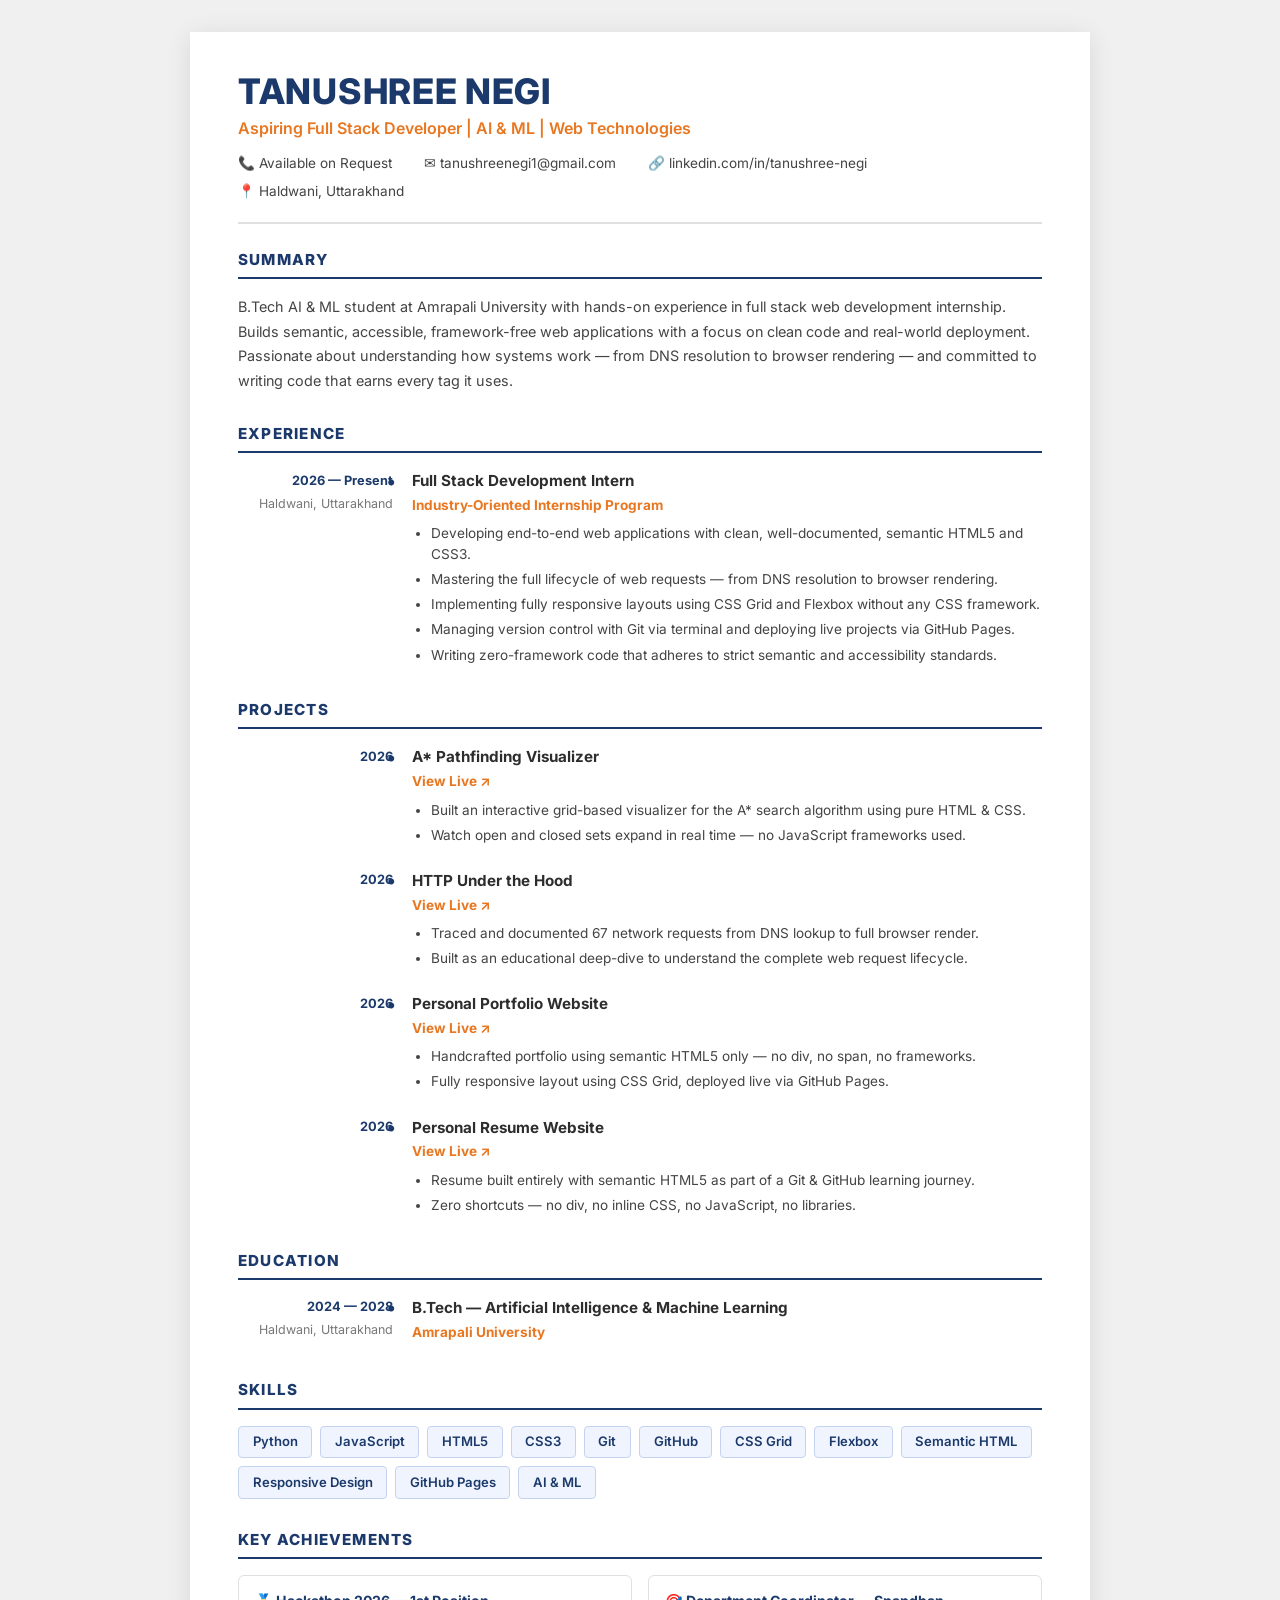
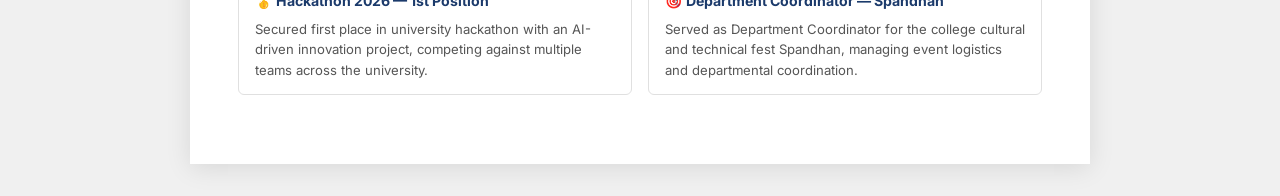
==== resume.html @ 7d604ab8 "Add resume page" ====
<!DOCTYPE html>
<html lang="en">
<head>
<meta charset="UTF-8"/>
<meta name="viewport" content="width=device-width, initial-scale=1.0"/>
<title>Tanushree Negi — Resume</title>
<link href="https://fonts.googleapis.com/css2?family=Inter:wght@400;500;600;700;800&display=swap" rel="stylesheet"/>
<link rel="stylesheet" href="resume.css"/>
</head>
<body>
<main class="resume">

  <header class="resume-header">
    <hgroup>
      <h1>TANUSHREE NEGI</h1>
      <p class="headline">Aspiring Full Stack Developer | AI &amp; ML | Web Technologies</p>
    </hgroup>
    <address class="contact-bar">
      <ul>
        <li>📞 Available on Request</li>
        <li><a href="mailto:tanushreenegi1@gmail.com">✉ tanushreenegi1@gmail.com</a></li>
        <li><a href="https://linkedin.com/in/tanushree-negi-36230741a">🔗 linkedin.com/in/tanushree-negi</a></li>
        <li>📍 Haldwani, Uttarakhand</li>
      </ul>
    </address>
  </header>

  <section id="summary" class="resume-section">
    <h2>SUMMARY</h2>
    <p>B.Tech AI &amp; ML student at Amrapali University with hands-on experience in full stack web development internship. Builds semantic, accessible, framework-free web applications with a focus on clean code and real-world deployment. Passionate about understanding how systems work — from DNS resolution to browser rendering — and committed to writing code that earns every tag it uses.</p>
  </section>

  <section id="experience" class="resume-section">
    <h2>EXPERIENCE</h2>

    <article class="role">
      <aside class="role-meta">
        <time>2026 — Present</time>
        <p>Haldwani, Uttarakhand</p>
      </aside>
      <section class="role-content">
        <h3>Full Stack Development Intern</h3>
        <strong class="company">Industry-Oriented Internship Program</strong>
        <ul>
          <li>Developing end-to-end web applications with clean, well-documented, semantic HTML5 and CSS3.</li>
          <li>Mastering the full lifecycle of web requests — from DNS resolution to browser rendering.</li>
          <li>Implementing fully responsive layouts using CSS Grid and Flexbox without any CSS framework.</li>
          <li>Managing version control with Git via terminal and deploying live projects via GitHub Pages.</li>
          <li>Writing zero-framework code that adheres to strict semantic and accessibility standards.</li>
        </ul>
      </section>
    </article>

  </section>

  <section id="projects" class="resume-section">
    <h2>PROJECTS</h2>

    <article class="role">
      <aside class="role-meta">
        <time>2026</time>
      </aside>
      <section class="role-content">
        <h3>A* Pathfinding Visualizer</h3>
        <strong class="company"><a href="https://tanushreenegi-dev.github.io/resume/projects/astar-pathfinding-visualizer/">View Live ↗</a></strong>
        <ul>
          <li>Built an interactive grid-based visualizer for the A* search algorithm using pure HTML &amp; CSS.</li>
          <li>Watch open and closed sets expand in real time — no JavaScript frameworks used.</li>
        </ul>
      </section>
    </article>

    <article class="role">
      <aside class="role-meta">
        <time>2026</time>
      </aside>
      <section class="role-content">
        <h3>HTTP Under the Hood</h3>
        <strong class="company"><a href="https://tanushreenegi-dev.github.io/resume/projects/http-under-the-hood/">View Live ↗</a></strong>
        <ul>
          <li>Traced and documented 67 network requests from DNS lookup to full browser render.</li>
          <li>Built as an educational deep-dive to understand the complete web request lifecycle.</li>
        </ul>
      </section>
    </article>

    <article class="role">
      <aside class="role-meta">
        <time>2026</time>
      </aside>
      <section class="role-content">
        <h3>Personal Portfolio Website</h3>
        <strong class="company"><a href="https://tanushreenegi-dev.github.io/Personal-portfolio/">View Live ↗</a></strong>
        <ul>
          <li>Handcrafted portfolio using semantic HTML5 only — no div, no span, no frameworks.</li>
          <li>Fully responsive layout using CSS Grid, deployed live via GitHub Pages.</li>
        </ul>
      </section>
    </article>

    <article class="role">
      <aside class="role-meta">
        <time>2026</time>
      </aside>
      <section class="role-content">
        <h3>Personal Resume Website</h3>
        <strong class="company"><a href="https://tanushreenegi-dev.github.io/resume/">View Live ↗</a></strong>
        <ul>
          <li>Resume built entirely with semantic HTML5 as part of a Git &amp; GitHub learning journey.</li>
          <li>Zero shortcuts — no div, no inline CSS, no JavaScript, no libraries.</li>
        </ul>
      </section>
    </article>

  </section>

  <section id="education" class="resume-section">
    <h2>EDUCATION</h2>

    <article class="role">
      <aside class="role-meta">
        <time>2024 — 2028</time>
        <p>Haldwani, Uttarakhand</p>
      </aside>
      <section class="role-content">
        <h3>B.Tech — Artificial Intelligence &amp; Machine Learning</h3>
        <strong class="company">Amrapali University</strong>
      </section>
    </article>

  </section>

  <section id="skills" class="resume-section">
    <h2>SKILLS</h2>
    <ul class="skills-list">
      <li>Python</li>
      <li>JavaScript</li>
      <li>HTML5</li>
      <li>CSS3</li>
      <li>Git</li>
      <li>GitHub</li>
      <li>CSS Grid</li>
      <li>Flexbox</li>
      <li>Semantic HTML</li>
      <li>Responsive Design</li>
      <li>GitHub Pages</li>
      <li>AI &amp; ML</li>
    </ul>
  </section>

  <section id="achievements" class="resume-section">
    <h2>KEY ACHIEVEMENTS</h2>
    <ul class="achievements-grid">
      <li>
        <article class="achievement-card">
          <h3>🥇 Hackathon 2026 — 1st Position</h3>
          <p>Secured first place in university hackathon with an AI-driven innovation project, competing against multiple teams across the university.</p>
        </article>
      </li>
      <li>
        <article class="achievement-card">
          <h3>🎯 Department Coordinator — Spandhan</h3>
          <p>Served as Department Coordinator for the college cultural and technical fest Spandhan, managing event logistics and departmental coordination.</p>
        </article>
      </li>
    </ul>
  </section>

</main>
</body>
</html>
---- resume.css ----
/* ===== RESET & BASE ===== */
* {
  box-sizing: border-box;
  margin: 0;
  padding: 0;
}

html {
  scroll-behavior: smooth;
}

body {
  font-family: 'Inter', sans-serif;
  background: #f0f0f0;
  color: #2d2d2d;
  line-height: 1.6;
  font-size: 14px;
}

a {
  color: inherit;
  text-decoration: none;
}

a:hover {
  text-decoration: underline;
}

ul {
  padding-left: 1.2rem;
}

/* ===== RESUME WRAPPER ===== */
main.resume {
  background: #ffffff;
  max-width: 900px;
  margin: 2rem auto;
  padding: 2.5rem 3rem;
  box-shadow: 0 4px 24px rgba(0,0,0,0.10);
}

/* ===== HEADER ===== */
header.resume-header {
  border-bottom: 2px solid #e0e0e0;
  padding-bottom: 1.2rem;
  margin-bottom: 1.5rem;
}

header.resume-header hgroup h1 {
  font-size: 2.2rem;
  font-weight: 800;
  color: #1B3A6B;
  letter-spacing: 0.02em;
  line-height: 1.1;
}

header.resume-header hgroup .headline {
  font-size: 1rem;
  font-weight: 600;
  color: #E87722;
  margin-top: 0.3rem;
}

address.contact-bar {
  font-style: normal;
  margin-top: 0.75rem;
}

address.contact-bar ul {
  list-style: none;
  padding: 0;
  display: flex;
  flex-wrap: wrap;
  gap: 0.4rem 2rem;
}

address.contact-bar ul li {
  font-size: 0.85rem;
  color: #444;
}

address.contact-bar ul li a {
  color: #444;
}

address.contact-bar ul li a:hover {
  color: #1B3A6B;
}

/* ===== SECTIONS ===== */
section.resume-section {
  margin-bottom: 1.8rem;
}

section.resume-section h2 {
  font-size: 0.95rem;
  font-weight: 800;
  color: #1B3A6B;
  text-transform: uppercase;
  letter-spacing: 0.08em;
  border-bottom: 2px solid #1B3A6B;
  padding-bottom: 0.3rem;
  margin-bottom: 1rem;
}

/* ===== SUMMARY ===== */
#summary p {
  font-size: 0.9rem;
  color: #444;
  line-height: 1.7;
}

/* ===== ROLE / EXPERIENCE / PROJECTS ===== */
article.role {
  display: grid;
  grid-template-columns: 155px 1fr;
  gap: 0.5rem 1.2rem;
  margin-bottom: 1.2rem;
  position: relative;
}

article.role::before {
  content: '•';
  position: absolute;
  left: 148px;
  top: 0.15rem;
  color: #1B3A6B;
  font-size: 1.2rem;
  line-height: 1;
}

aside.role-meta {
  text-align: right;
  padding-top: 0.1rem;
}

aside.role-meta time {
  display: block;
  font-size: 0.8rem;
  font-weight: 700;
  color: #1B3A6B;
}

aside.role-meta p {
  font-size: 0.78rem;
  color: #777;
  margin-top: 0.15rem;
}

section.role-content h3 {
  font-size: 0.95rem;
  font-weight: 700;
  color: #2d2d2d;
  margin-bottom: 0.1rem;
}

strong.company {
  display: block;
  font-size: 0.85rem;
  font-weight: 700;
  color: #E87722;
  margin-bottom: 0.4rem;
}

strong.company a {
  color: #E87722;
}

section.role-content ul {
  margin-top: 0.3rem;
}

section.role-content ul li {
  font-size: 0.85rem;
  color: #444;
  margin-bottom: 0.25rem;
  line-height: 1.55;
}

/* ===== SKILLS ===== */
ul.skills-list {
  list-style: none;
  padding: 0;
  display: flex;
  flex-wrap: wrap;
  gap: 0.5rem;
}

ul.skills-list li {
  background: #f0f4ff;
  color: #1B3A6B;
  border: 1px solid #c5d3f0;
  padding: 0.3rem 0.85rem;
  border-radius: 4px;
  font-size: 0.82rem;
  font-weight: 600;
}

/* ===== ACHIEVEMENTS ===== */
ul.achievements-grid {
  list-style: none;
  padding: 0;
  display: grid;
  grid-template-columns: 1fr 1fr;
  gap: 1rem;
}

article.achievement-card {
  border: 1px solid #e0e0e0;
  border-radius: 6px;
  padding: 0.9rem 1rem;
}

article.achievement-card h3 {
  font-size: 0.88rem;
  font-weight: 700;
  color: #1B3A6B;
  margin-bottom: 0.4rem;
}

article.achievement-card p {
  font-size: 0.82rem;
  color: #555;
  line-height: 1.55;
}

/* ===== RESPONSIVE ===== */
@media (max-width: 650px) {
  main.resume {
    margin: 0;
    padding: 1.5rem;
  }

  header.resume-header hgroup h1 {
    font-size: 1.6rem;
  }

  address.contact-bar ul {
    flex-direction: column;
    gap: 0.3rem;
  }

  article.role {
    grid-template-columns: 1fr;
  }

  article.role::before {
    display: none;
  }

  aside.role-meta {
    text-align: left;
  }

  ul.achievements-grid {
    grid-template-columns: 1fr;
  }
}

@media print {
  body {
    background: white;
  }

  main.resume {
    box-shadow: none;
    margin: 0;
    padding: 1.5rem;
  }
}
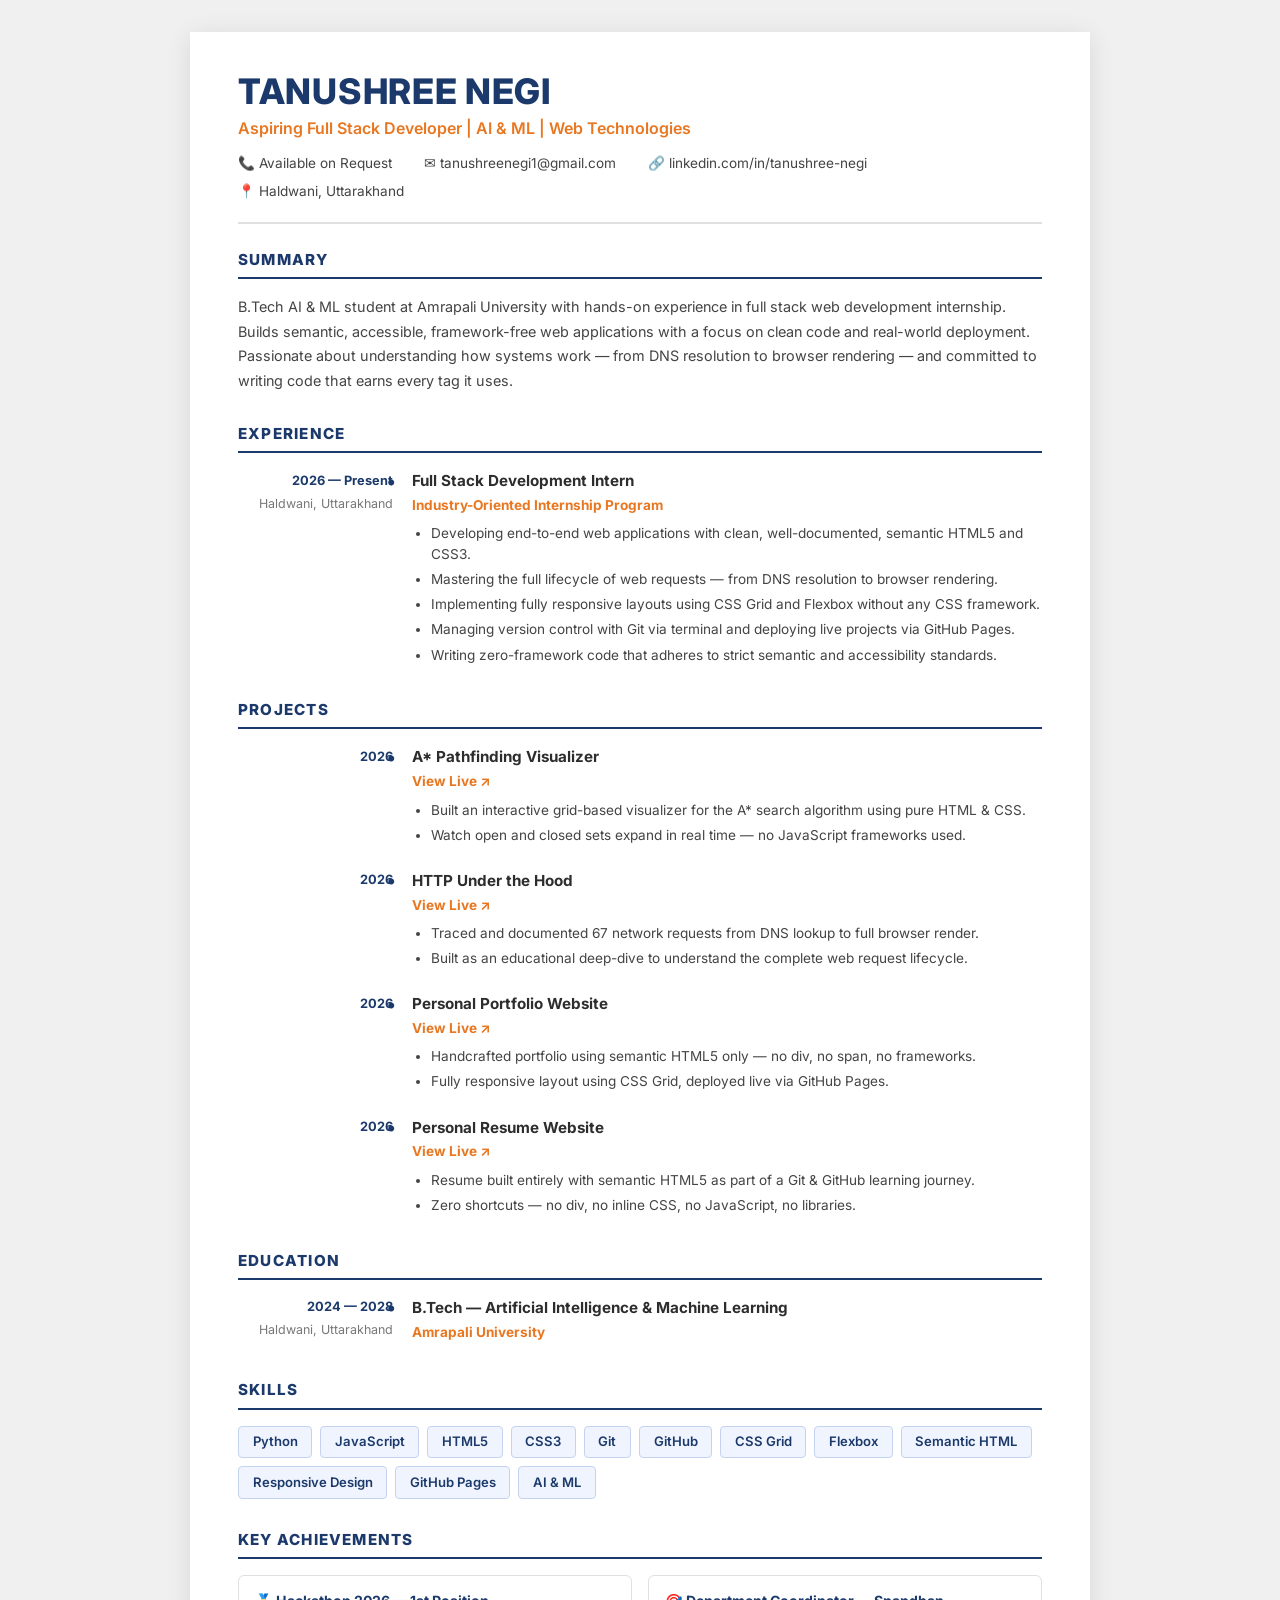
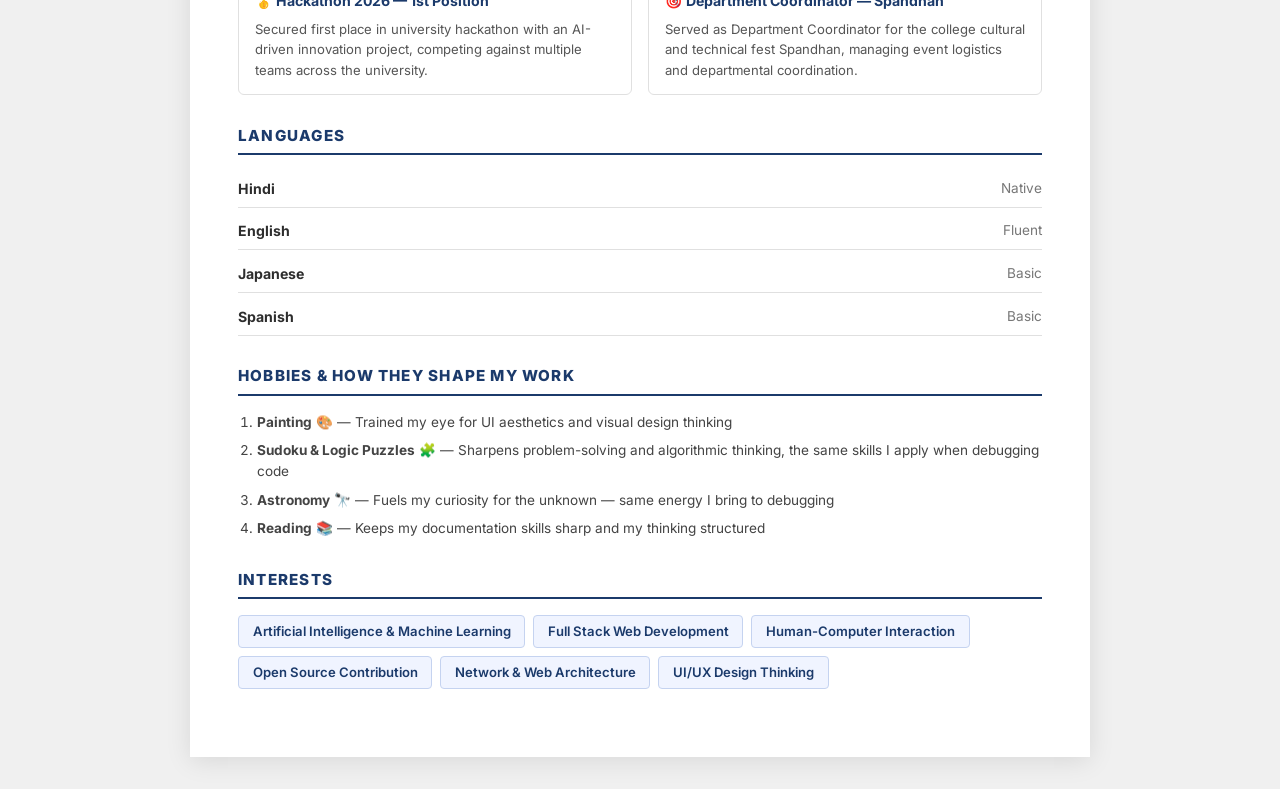
==== commit 625c637f: "Add Languages, Hobbies and Interests sections" ====
--- a/resume.html
+++ b/resume.html
@@ -166,6 +166,38 @@
     </ul>
   </section>
 
+  <section id="languages" class="resume-section">
+    <h2>LANGUAGES</h2>
+    <dl class="languages-list">
+      <dt>Hindi</dt><dd>Native</dd>
+      <dt>English</dt><dd>Fluent</dd>
+      <dt>Japanese</dt><dd>Basic</dd>
+      <dt>Spanish</dt><dd>Basic</dd>
+    </dl>
+  </section>
+
+  <section id="hobbies" class="resume-section">
+    <h2>HOBBIES &amp; HOW THEY SHAPE MY WORK</h2>
+    <ol class="hobbies-list">
+      <li><strong>Painting</strong> 🎨 — Trained my eye for UI aesthetics and visual design thinking</li>
+      <li><strong>Sudoku &amp; Logic Puzzles</strong> 🧩 — Sharpens problem-solving and algorithmic thinking, the same skills I apply when debugging code</li>
+      <li><strong>Astronomy</strong> 🔭 — Fuels my curiosity for the unknown — same energy I bring to debugging</li>
+      <li><strong>Reading</strong> 📚 — Keeps my documentation skills sharp and my thinking structured</li>
+    </ol>
+  </section>
+
+  <section id="interests" class="resume-section">
+    <h2>INTERESTS</h2>
+    <ul class="interests-list">
+      <li>Artificial Intelligence &amp; Machine Learning</li>
+      <li>Full Stack Web Development</li>
+      <li>Human-Computer Interaction</li>
+      <li>Open Source Contribution</li>
+      <li>Network &amp; Web Architecture</li>
+      <li>UI/UX Design Thinking</li>
+    </ul>
+  </section>
+
 </main>
 </body>
 </html>
--- a/resume.css
+++ b/resume.css
@@ -268,3 +268,58 @@
     padding: 1.5rem;
   }
 }
+
+/* ===== LANGUAGES ===== */
+dl.languages-list {
+  display: grid;
+  grid-template-columns: 1fr 1fr;
+  gap: 0.4rem 0;
+}
+
+dl.languages-list dt {
+  font-size: 0.88rem;
+  font-weight: 700;
+  color: #2d2d2d;
+  border-bottom: 1px solid #e0e0e0;
+  padding: 0.4rem 0;
+}
+
+dl.languages-list dd {
+  font-size: 0.85rem;
+  color: #777;
+  text-align: right;
+  border-bottom: 1px solid #e0e0e0;
+  padding: 0.4rem 0;
+  margin: 0;
+}
+
+/* ===== HOBBIES ===== */
+ol.hobbies-list {
+  padding-left: 1.2rem;
+}
+
+ol.hobbies-list li {
+  font-size: 0.85rem;
+  color: #444;
+  margin-bottom: 0.4rem;
+  line-height: 1.6;
+}
+
+/* ===== INTERESTS ===== */
+ul.interests-list {
+  list-style: none;
+  padding: 0;
+  display: flex;
+  flex-wrap: wrap;
+  gap: 0.5rem;
+}
+
+ul.interests-list li {
+  background: #f0f4ff;
+  color: #1B3A6B;
+  border: 1px solid #c5d3f0;
+  padding: 0.3rem 0.85rem;
+  border-radius: 4px;
+  font-size: 0.82rem;
+  font-weight: 600;
+}
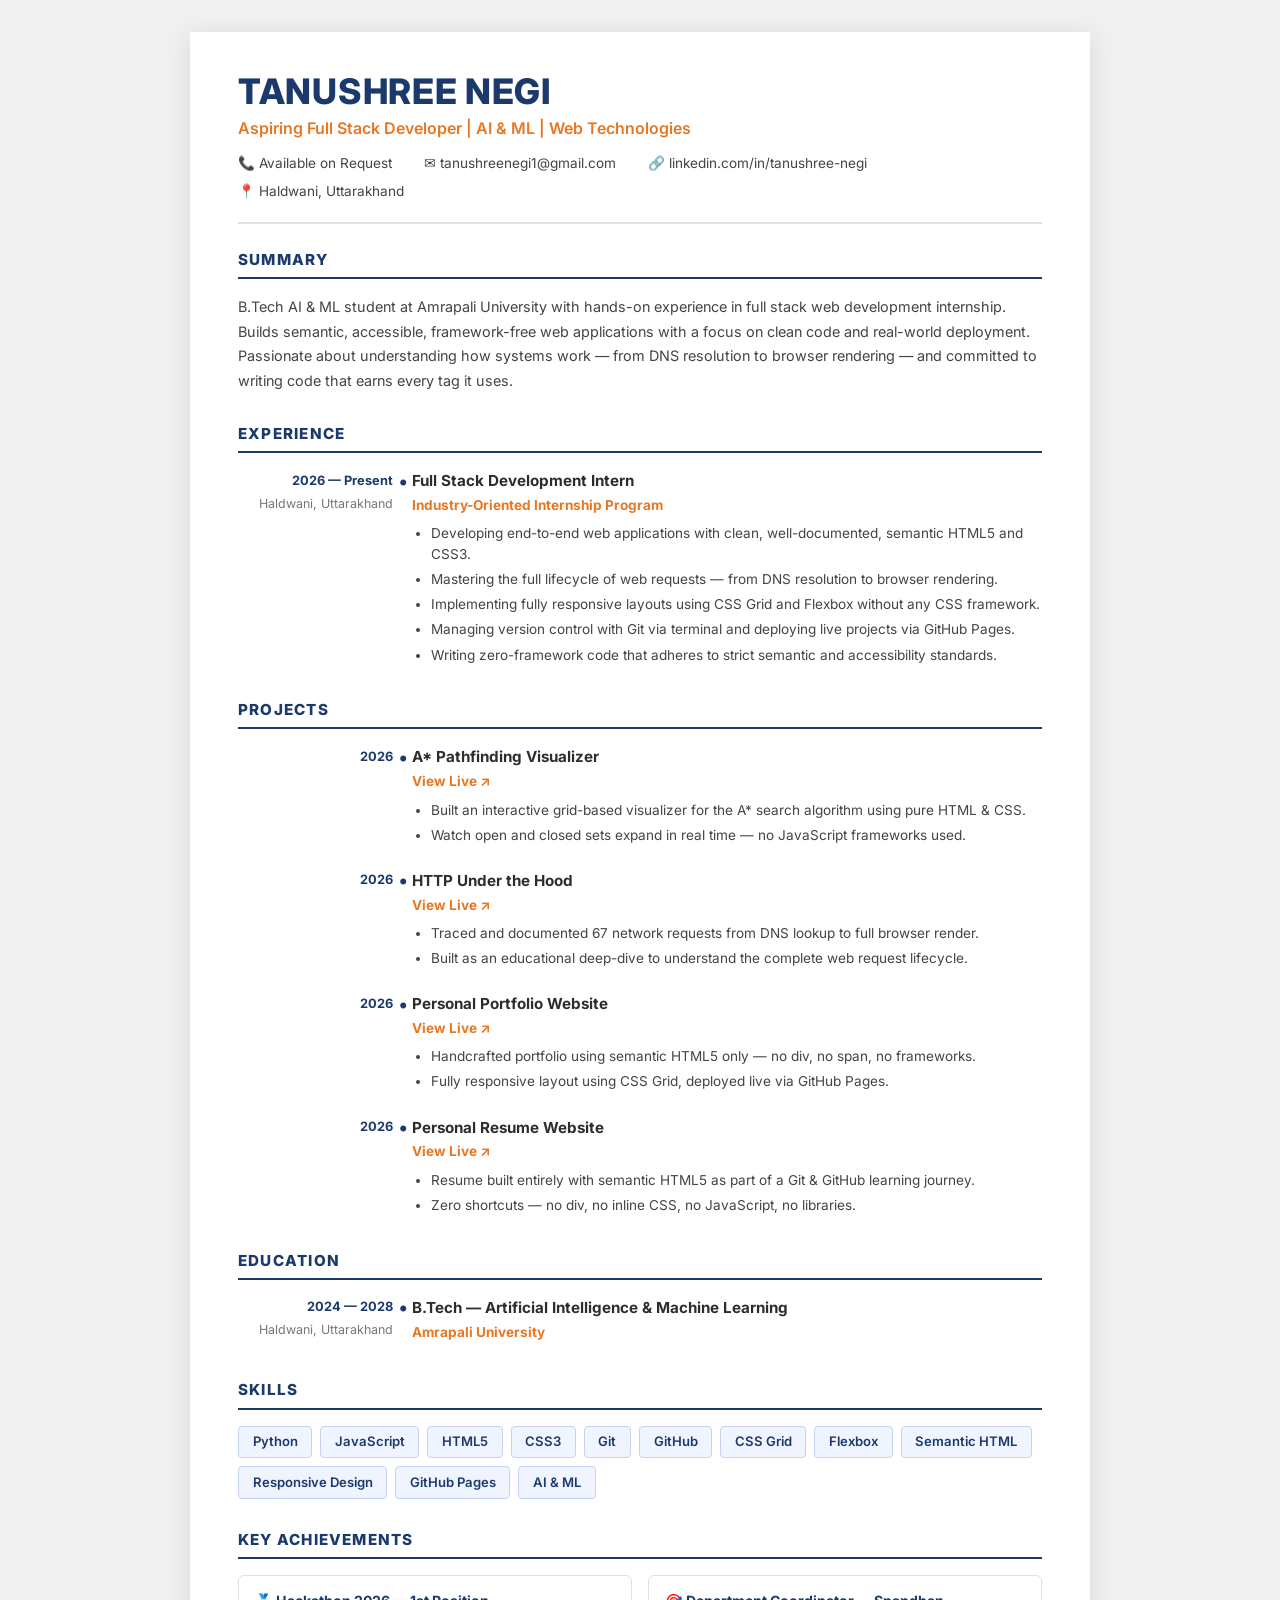
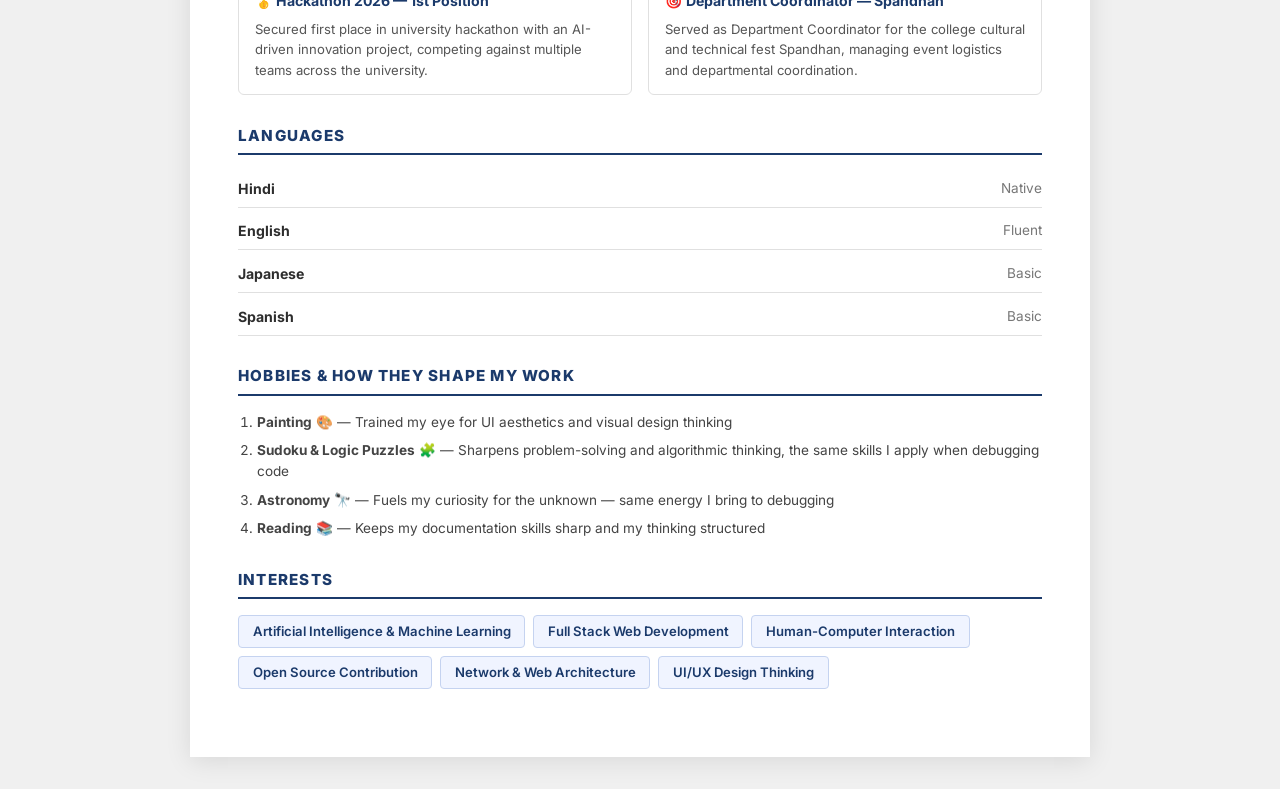
==== commit b68dcbd9: "Fix broken View Live links for projects" ====
--- a/resume.html
+++ b/resume.html
@@ -62,7 +62,7 @@
       </aside>
       <section class="role-content">
         <h3>A* Pathfinding Visualizer</h3>
-        <strong class="company"><a href="https://tanushreenegi-dev.github.io/resume/projects/astar-pathfinding-visualizer/">View Live ↗</a></strong>
+        <strong class="company"><a href="https://tanushreenegi-dev.github.io/astar-pathfinding-visualizer/">View Live ↗</a></strong>
         <ul>
           <li>Built an interactive grid-based visualizer for the A* search algorithm using pure HTML &amp; CSS.</li>
           <li>Watch open and closed sets expand in real time — no JavaScript frameworks used.</li>
@@ -76,7 +76,7 @@
       </aside>
       <section class="role-content">
         <h3>HTTP Under the Hood</h3>
-        <strong class="company"><a href="https://tanushreenegi-dev.github.io/resume/projects/http-under-the-hood/">View Live ↗</a></strong>
+        <strong class="company"><a href="https://tanushreenegi-dev.github.io/http-under-the-hood/">View Live ↗</a></strong>
         <ul>
           <li>Traced and documented 67 network requests from DNS lookup to full browser render.</li>
           <li>Built as an educational deep-dive to understand the complete web request lifecycle.</li>
--- a/resume.css
+++ b/resume.css
@@ -122,8 +122,10 @@
 article.role::before {
   content: '•';
   position: absolute;
-  left: 148px;
+  left: 155px;
   top: 0.15rem;
+  width: 1.2rem;
+  text-align: center;
   color: #1B3A6B;
   font-size: 1.2rem;
   line-height: 1;
